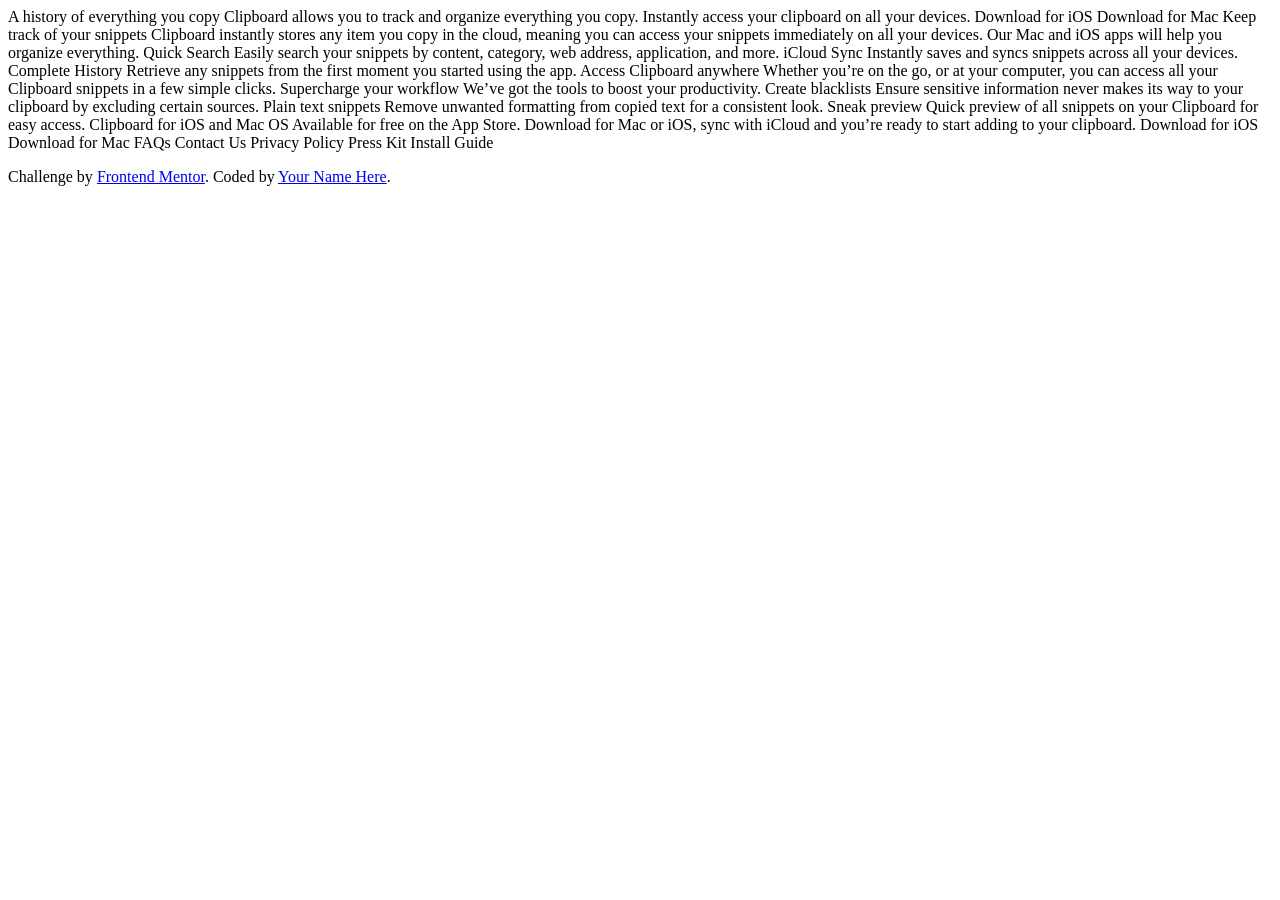
==== clipboard-landing-page-master/index.html @ d175f09d "Stater_phase" ====
<!DOCTYPE html>
<html lang="en">
<head>
  <meta charset="UTF-8">
  <meta name="viewport" content="width=device-width, initial-scale=1.0"> <!-- displays site properly based on user's device -->

  <link rel="icon" type="image/png" sizes="32x32" href="./images/favicon-32x32.png">
  
  <title>Frontend Mentor | Clipboard landing page</title>
</head>
<body>

  A history of everything you copy

  Clipboard allows you to track and organize everything you 
  copy. Instantly access your clipboard on all your devices.

  Download for iOS
  Download for Mac

  Keep track of your snippets

  Clipboard instantly stores any item you copy in the cloud, 
  meaning you can access your snippets immediately on all your 
  devices. Our Mac and iOS apps will help you organize everything.

  Quick Search

  Easily search your snippets by content, category, web address, application, and more.

  iCloud Sync

  Instantly saves and syncs snippets across all your devices.

  Complete History

  Retrieve any snippets from the first moment you started using the app.

  Access Clipboard anywhere

  Whether you’re on the go, or at your computer, you can access all your Clipboard 
  snippets in a few simple clicks.

  Supercharge your workflow

  We’ve got the tools to boost your productivity.

  Create blacklists

  Ensure sensitive information never makes its way to your clipboard by excluding certain sources.

  Plain text snippets

  Remove unwanted formatting from copied text for a consistent look.

  Sneak preview

  Quick preview of all snippets on your Clipboard for easy access.

  Clipboard for iOS and Mac OS

  Available for free on the App Store. Download for Mac or iOS, sync with iCloud 
  and you’re ready to start adding to your clipboard.

  Download for iOS
  Download for Mac

  FAQs
  Contact Us
  Privacy Policy
  Press Kit
  Install Guide
  
  <footer>
    <p class="attribution">
      Challenge by <a href="https://www.frontendmentor.io?ref=challenge" target="_blank">Frontend Mentor</a>. 
      Coded by <a href="#">Your Name Here</a>.
    </p>
  </footer>
</body>
</html>
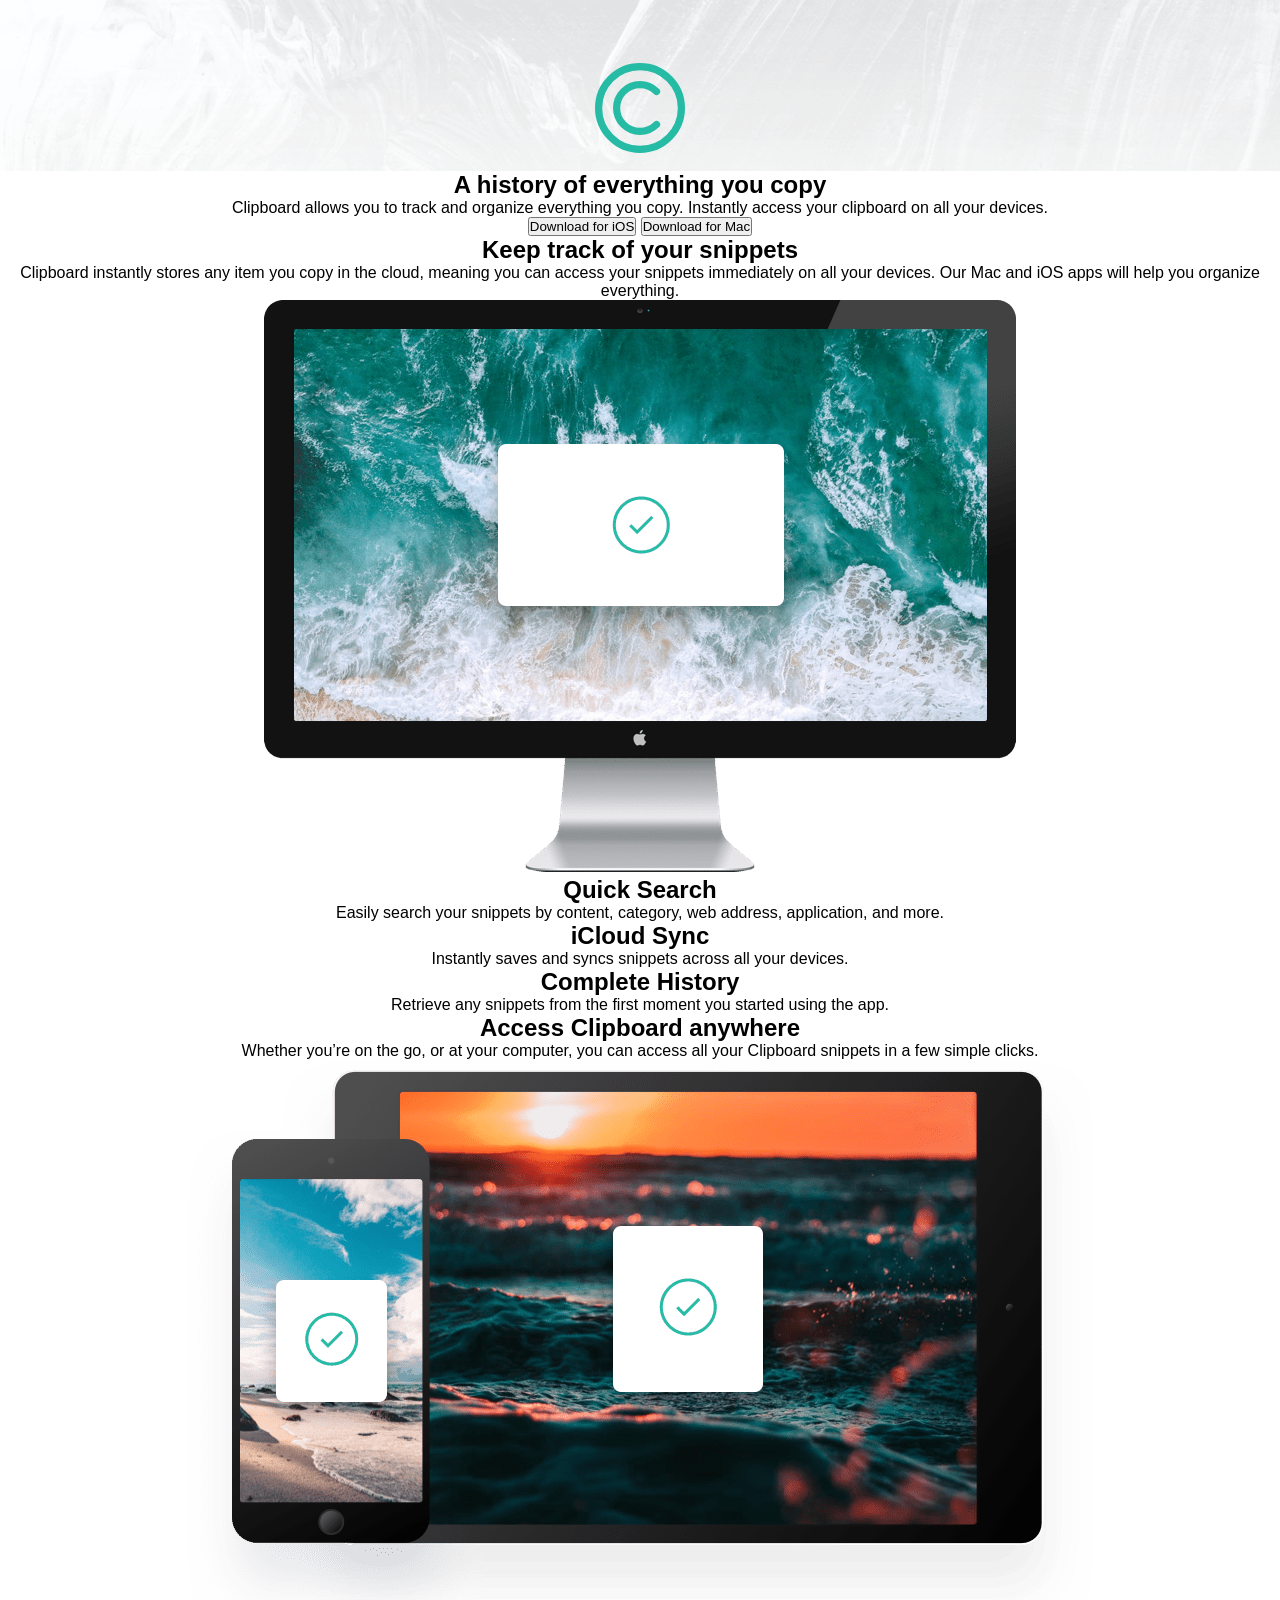
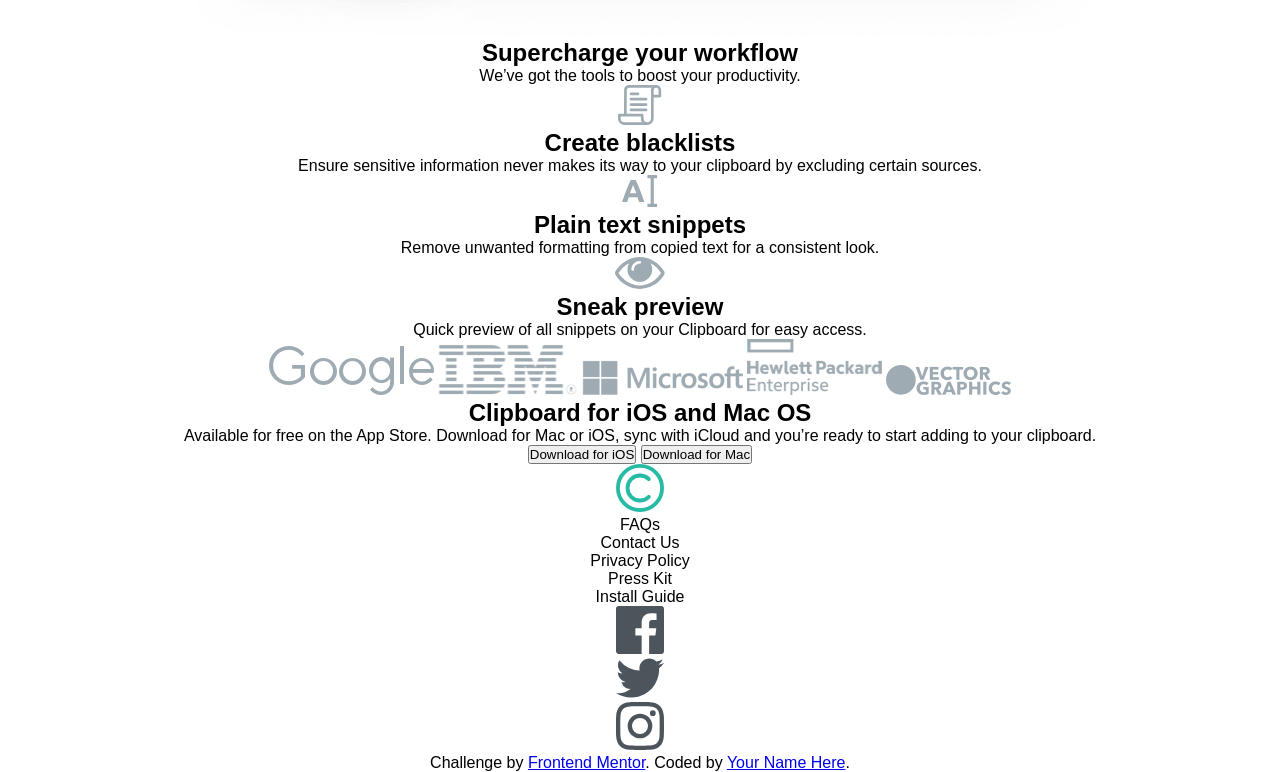
==== commit 2f243da2: "Skeleton complete" ====
--- a/clipboard-landing-page-master/index.html
+++ b/clipboard-landing-page-master/index.html
@@ -1,77 +1,102 @@
 <!DOCTYPE html>
 <html lang="en">
-<head>
+<head> 
   <meta charset="UTF-8">
   <meta name="viewport" content="width=device-width, initial-scale=1.0"> <!-- displays site properly based on user's device -->
 
   <link rel="icon" type="image/png" sizes="32x32" href="./images/favicon-32x32.png">
-  
+  <link rel="stylesheet" href="style.css">
   <title>Frontend Mentor | Clipboard landing page</title>
 </head>
 <body>
-
-  A history of everything you copy
-
-  Clipboard allows you to track and organize everything you 
-  copy. Instantly access your clipboard on all your devices.
-
-  Download for iOS
-  Download for Mac
-
-  Keep track of your snippets
-
-  Clipboard instantly stores any item you copy in the cloud, 
-  meaning you can access your snippets immediately on all your 
-  devices. Our Mac and iOS apps will help you organize everything.
-
-  Quick Search
-
-  Easily search your snippets by content, category, web address, application, and more.
-
-  iCloud Sync
-
-  Instantly saves and syncs snippets across all your devices.
-
-  Complete History
-
-  Retrieve any snippets from the first moment you started using the app.
-
-  Access Clipboard anywhere
-
-  Whether you’re on the go, or at your computer, you can access all your Clipboard 
-  snippets in a few simple clicks.
-
-  Supercharge your workflow
-
-  We’ve got the tools to boost your productivity.
-
-  Create blacklists
-
-  Ensure sensitive information never makes its way to your clipboard by excluding certain sources.
-
-  Plain text snippets
-
-  Remove unwanted formatting from copied text for a consistent look.
-
-  Sneak preview
-
-  Quick preview of all snippets on your Clipboard for easy access.
-
-  Clipboard for iOS and Mac OS
-
-  Available for free on the App Store. Download for Mac or iOS, sync with iCloud 
-  and you’re ready to start adding to your clipboard.
-
-  Download for iOS
-  Download for Mac
-
-  FAQs
-  Contact Us
-  Privacy Policy
-  Press Kit
-  Install Guide
-  
+  <section id="top">
+    <img src="./images/logo.svg" alt="" srcset="">
+  </section>
+  <section id="history">
+    <h1>A history of everything you copy</h1>
+    <p> Clipboard allows you to track and organize everything you 
+      copy. Instantly access your clipboard on all your devices.</p>
+    <input type="button" value="Download for iOS">
+    <input type="button" value="Download for Mac">
+  </section>
+  <section id="snips">
+    <h1>Keep track of your snippets</h1>
+    <p>
+      Clipboard instantly stores any item you copy in the cloud, meaning you can access your snippets immediately on all your devices. Our Mac and iOS apps will help you organize everything.
+    </p>
+    <div class="snip-mid">
+      <img src="./images/image-computer.png" alt="" srcset="">
+      <div class="snip-detail">
+        <div class="snip-detail-tab">
+          <h2>Quick Search</h2>
+          <p>Easily search your snippets by content, category, web address, application, and more.</p>
+        </div>
+        <div class="snip-detail-tab">
+          <h2>iCloud Sync</h2>
+          <p>Instantly saves and syncs snippets across all your devices.</p>
+        </div>
+        <div class="snip-detail-tab">
+          <h2>Complete History</h2>
+          <p>Retrieve any snippets from the first moment you started using the app.</p>
+        </div>
+      </div>
+    </div>
+  </section>
+  <section id="access">
+    <h1>Access Clipboard anywhere</h1>
+    <p>Whether you’re on the go, or at your computer, you can access all your Clipboard snippets in a few simple clicks.</p>
+    <img src="./images/image-devices.png" alt="" srcset="">
+  </section>
+  <section id="workflow">
+    <h1>Supercharge your workflow</h1>
+    <p>We’ve got the tools to boost your productivity.</p>
+    <div class="logos">
+      <div class="logo">
+        <img src="./images/icon-blacklist.svg" alt="" srcset="">
+        <h2>Create blacklists</h2>
+        <p> Ensure sensitive information never makes its way to your clipboard by excluding certain sources.</p>
+      </div>
+      <div class="logo">
+        <img src="./images/icon-text.svg" alt="" srcset="">
+        <h2>Plain text snippets</h2>
+        <p>Remove unwanted formatting from copied text for a consistent look.</p>
+      </div>
+      <div class="logo">
+        <img src="./images/icon-preview.svg" alt="" srcset="">
+        <h2>Sneak preview</h2>
+        <p>Quick preview of all snippets on your Clipboard for easy access.</p>
+      </div>
+    </div>
+    <div class="logos">
+      <img src="./images/logo-google.png" alt="" srcset="">
+      <img src="./images/logo-ibm.png" alt="" srcset="">
+      <img src="./images/logo-microsoft.png" alt="" srcset="">
+      <img src="./images/logo-hp.png" alt="" srcset="">
+      <img src="./images/logo-vector-graphics.png" alt="" srcset="">
+    </div>
+  </section>
+  <section class="clip">
+    <h1>Clipboard for iOS and Mac OS</h1>
+    <p>Available for free on the App Store. Download for Mac or iOS, sync with iCloud and you’re ready to start adding to your clipboard.</p>
+    <input type="button" value="Download for iOS">
+    <input type="button" value="Download for Mac">
+  </section>
   <footer>
+    <div class="foot">
+      <img src="./images/logo.svg" alt="" srcset="">
+      <ul>
+        <li>FAQs</li>
+        <li>Contact Us</li>
+        <li>Privacy Policy</li>
+        <li>Press Kit</li>
+        <li>Install Guide</li>
+      </ul>
+      <ul>
+        <li class="log"><img src="./images/icon-facebook.svg" alt="" srcset=""></li>
+        <li class="log"><img src="./images/icon-twitter.svg" alt="" srcset=""></li>
+        <li class="log"><img src="./images/icon-instagram.svg" alt="" srcset=""></li>
+      </ul>
+    </div>
     <p class="attribution">
       Challenge by <a href="https://www.frontendmentor.io?ref=challenge" target="_blank">Frontend Mentor</a>. 
       Coded by <a href="#">Your Name Here</a>.
--- a/clipboard-landing-page-master/style.css
+++ b/clipboard-landing-page-master/style.css
@@ -0,0 +1,30 @@
+*{
+    margin: 0;
+    padding: 0;
+    font-family: Verdana, Geneva, Tahoma, sans-serif;
+    text-align: center;
+}
+#top{
+    height: 12vh;
+    width: 100%;
+    background-image: url(./images/bg-header-desktop.png);
+    /* 
+    /* background-image: url(./images/bg-header-desktop.png), linear-gradient(to bottom, transparent ,whitesmoke); */
+    /*  */
+    background-size: cover;
+    align-items: center;
+    padding-top: 7vh;
+}
+#top img{
+    width: 90px;
+    margin: auto;
+    display: block;
+}
+footer{
+    width: 100%;
+}
+footer .foot img{
+    width: 3em;
+}
+/* .attribution { font-size: 11px; text-align: center; }
+.attribution a { color: hsl(228, 45%, 44%); }  */
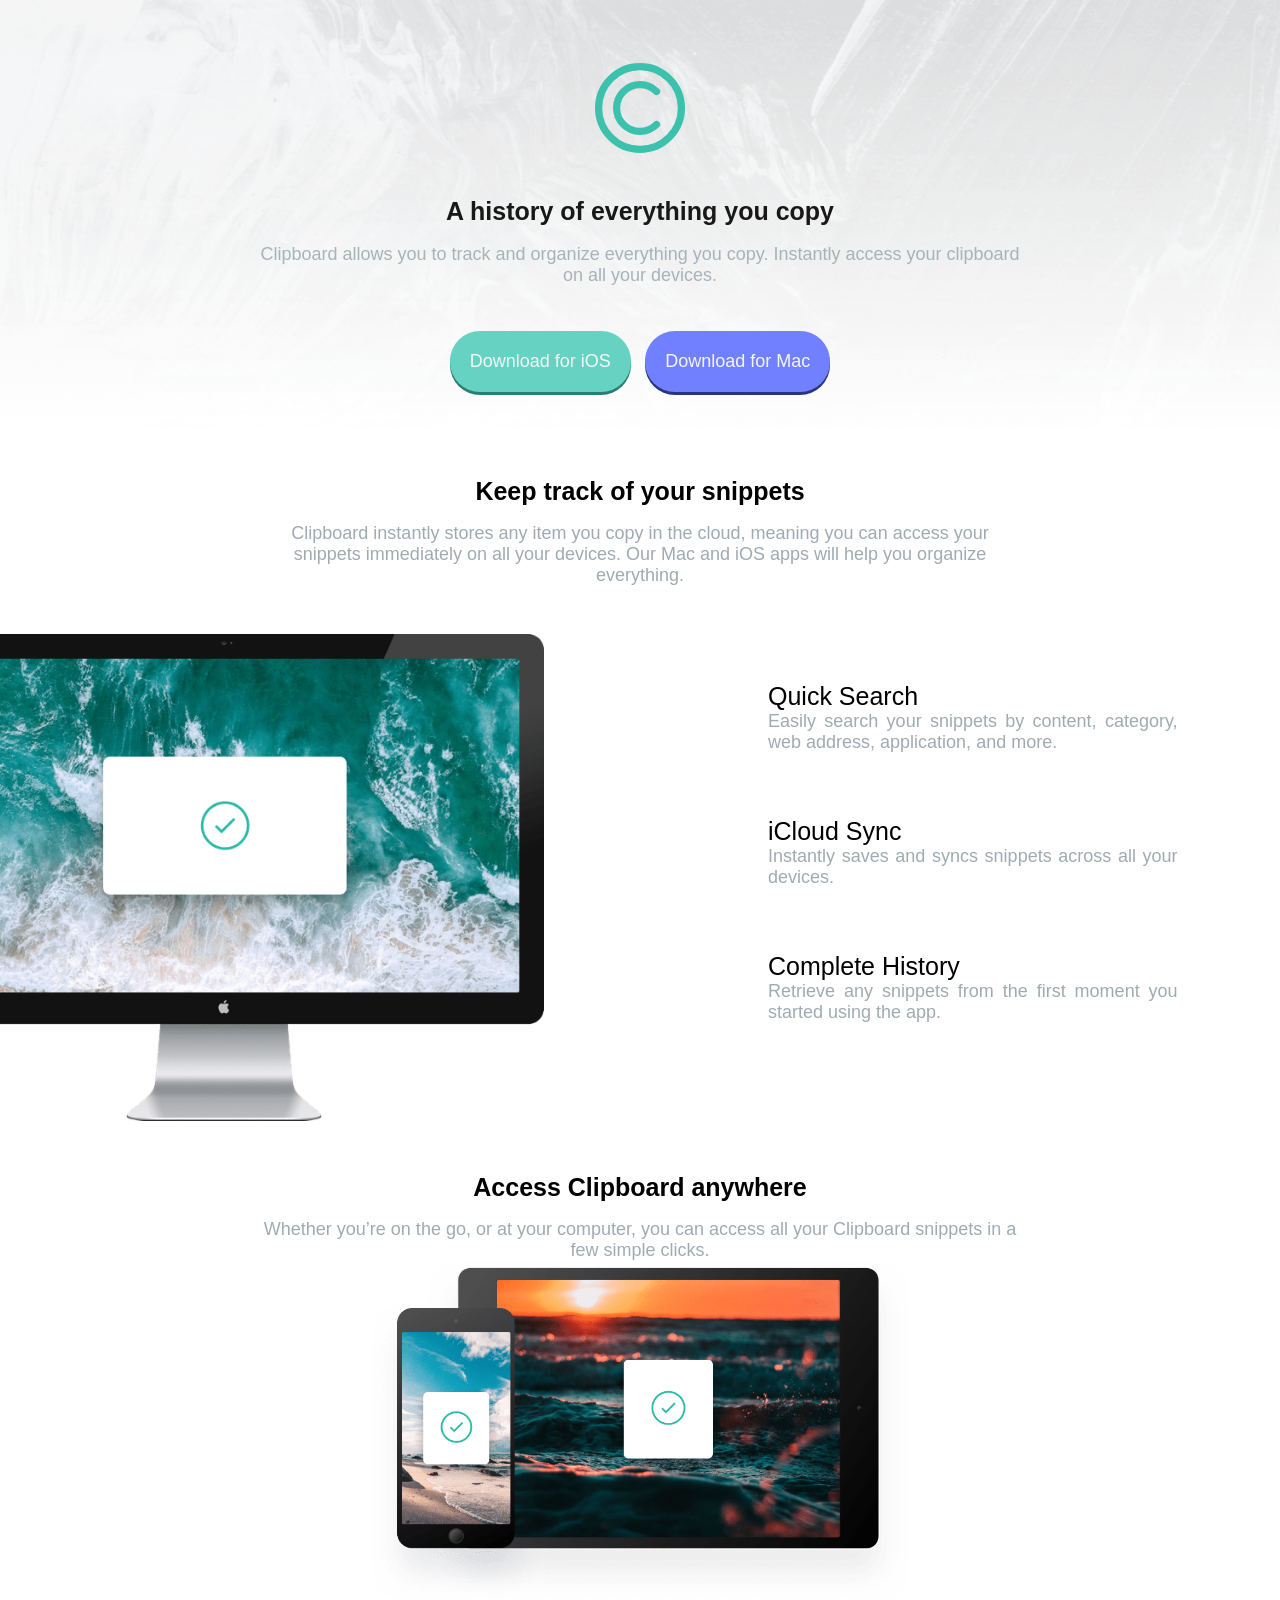
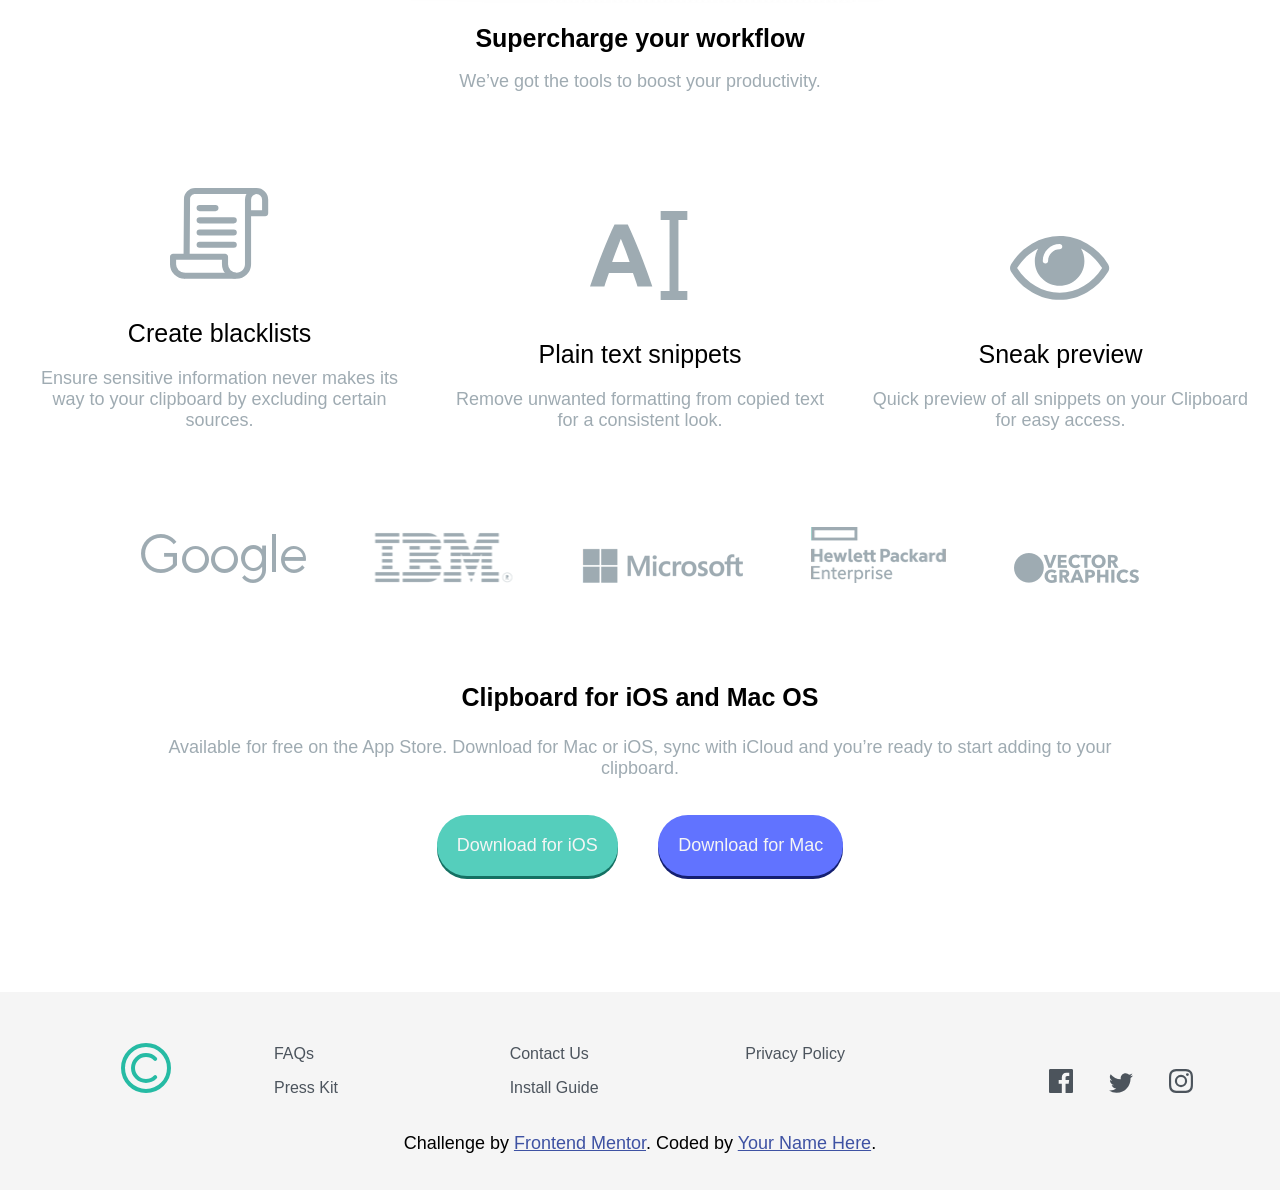
==== commit 03e91515: "Project Complete" ====
--- a/clipboard-landing-page-master/index.html
+++ b/clipboard-landing-page-master/index.html
@@ -11,21 +11,21 @@
 <body>
   <section id="top">
     <img src="./images/logo.svg" alt="" srcset="">
-  </section>
-  <section id="history">
-    <h1>A history of everything you copy</h1>
-    <p> Clipboard allows you to track and organize everything you 
-      copy. Instantly access your clipboard on all your devices.</p>
-    <input type="button" value="Download for iOS">
-    <input type="button" value="Download for Mac">
+    <div id="history">
+      <h1>A history of everything you copy</h1>
+      <p> Clipboard allows you to track and organize everything you 
+        copy. Instantly access your clipboard on all your devices.</p>
+      <input type="button" value="Download for iOS" class="ios">
+      <input type="button" value="Download for Mac" class="mac">
+    </div>
   </section>
   <section id="snips">
-    <h1>Keep track of your snippets</h1>
-    <p>
-      Clipboard instantly stores any item you copy in the cloud, meaning you can access your snippets immediately on all your devices. Our Mac and iOS apps will help you organize everything.
-    </p>
+    <div class="snip-top">
+      <h1>Keep track of your snippets</h1>
+      <p>Clipboard instantly stores any item you copy in the cloud, meaning you can access your snippets immediately on all your devices. Our Mac and iOS apps will help you organize everything.</p>
+    </div>
     <div class="snip-mid">
-      <img src="./images/image-computer.png" alt="" srcset="">
+      <img src="./images/image-computer.png" class="device" alt="" srcset="">
       <div class="snip-detail">
         <div class="snip-detail-tab">
           <h2>Quick Search</h2>
@@ -45,11 +45,11 @@
   <section id="access">
     <h1>Access Clipboard anywhere</h1>
     <p>Whether you’re on the go, or at your computer, you can access all your Clipboard snippets in a few simple clicks.</p>
-    <img src="./images/image-devices.png" alt="" srcset="">
+    <img src="./images/image-devices.png" class="device" alt="" srcset="">
   </section>
   <section id="workflow">
     <h1>Supercharge your workflow</h1>
-    <p>We’ve got the tools to boost your productivity.</p>
+    <p id="para">We’ve got the tools to boost your productivity.</p>
     <div class="logos">
       <div class="logo">
         <img src="./images/icon-blacklist.svg" alt="" srcset="">
@@ -75,27 +75,31 @@
       <img src="./images/logo-vector-graphics.png" alt="" srcset="">
     </div>
   </section>
-  <section class="clip">
+  <section id="clip">
     <h1>Clipboard for iOS and Mac OS</h1>
     <p>Available for free on the App Store. Download for Mac or iOS, sync with iCloud and you’re ready to start adding to your clipboard.</p>
-    <input type="button" value="Download for iOS">
-    <input type="button" value="Download for Mac">
+    <input type="button" value="Download for iOS" class="ios">
+    <input type="button" value="Download for Mac" class="mac">
   </section>
   <footer>
     <div class="foot">
-      <img src="./images/logo.svg" alt="" srcset="">
-      <ul>
-        <li>FAQs</li>
-        <li>Contact Us</li>
-        <li>Privacy Policy</li>
-        <li>Press Kit</li>
-        <li>Install Guide</li>
-      </ul>
-      <ul>
-        <li class="log"><img src="./images/icon-facebook.svg" alt="" srcset=""></li>
-        <li class="log"><img src="./images/icon-twitter.svg" alt="" srcset=""></li>
-        <li class="log"><img src="./images/icon-instagram.svg" alt="" srcset=""></li>
-      </ul>
+      <div class="foot_log">
+        <img src="./images/logo.svg" alt="" srcset="" class="foot_logo">
+      </div>
+      <div class="uls">
+        <ul>
+          <li>FAQs</li>
+          <li>Contact Us</li>
+          <li>Privacy Policy</li>
+          <li>Press Kit</li>
+          <li>Install Guide</li>
+        </ul>
+        <ul>
+          <li class="log"><img src="./images/icon-facebook.svg" alt="" srcset=""></li>
+          <li class="log"><img src="./images/icon-twitter.svg" alt="" srcset=""></li>
+          <li class="log"><img src="./images/icon-instagram.svg" alt="" srcset=""></li>
+        </ul>
+      </div>
     </div>
     <p class="attribution">
       Challenge by <a href="https://www.frontendmentor.io?ref=challenge" target="_blank">Frontend Mentor</a>. 
--- a/clipboard-landing-page-master/style.css
+++ b/clipboard-landing-page-master/style.css
@@ -2,29 +2,284 @@
     margin: 0;
     padding: 0;
     font-family: Verdana, Geneva, Tahoma, sans-serif;
-    text-align: center;
+}
+h1{
+    display: block;
+    margin: 0.7em 0;
+    font-size: 25px;
+    font-weight: 600;
+}
+h2{
+    font-size: 25px;
+    font-weight: 500;
+}
+p{
+    display: block;
+    font-size: 18px;
+    font-weight: 300;
+    color: hsl(201, 11%, 66%);
+}
+body{
+    background: white;
 }
 #top{
-    height: 12vh;
-    width: 100%;
-    background-image: url(./images/bg-header-desktop.png);
-    /* 
-    /* background-image: url(./images/bg-header-desktop.png), linear-gradient(to bottom, transparent ,whitesmoke); */
-    /*  */
+    width: 100%;
+    background-image: url(./images/bg-header-desktop.png), linear-gradient(180deg,whitesmoke 5%, white 100%);
     background-size: cover;
-    align-items: center;
+    opacity: 0.9;
     padding-top: 7vh;
-}
+    text-align: center;
+}   
 #top img{
     width: 90px;
-    margin: auto;
-    display: block;
+    /* margin: auto; */
+}
+#top input{
+    margin: 2.5em 5px;
+}
+#history{
+    margin: 2.5em auto;
+    width: 60%;
+    text-align: center;
+}
+input[type=button]{
+    border: 0;
+    border-radius: 30px;
+    margin: 2em 1em;
+    padding: 20px;
+    font-weight: 300;
+    font-size: 18px;
+    color: whitesmoke;
+}
+.ios{
+    background-color: hsl(171, 55%, 57%);
+    box-shadow: 0 3px 0px hsl(171, 70%, 26%);
+}
+.ios:hover{
+    background-color: hsl(171, 66%, 44%);
+    box-shadow: 0 3px 0px hsl(171, 70%, 26%);
+    cursor: pointer;
+}
+.mac{
+    background-color: hsl(233, 100%, 69%);
+    box-shadow: 0 3px 0px hsl(233, 70%, 26%);
+}
+.mac:hover{
+    background-color: hsl(233, 100%, 60%);
+    box-shadow: 0 3px 0px hsl(233, 70%, 26%);
+    cursor: pointer;
+}
+#snips{
+    width: 100%;
+    position: relative;
+    text-align: center;
+}
+.snip-top{
+    margin: 2.5em auto;
+    width: 60%;
+}
+.snip-mid{
+    margin: 3em 0;
+    width: 100%;
+}
+.snip-mid img{
+    width: 50%;
+    display:inline-block;
+    position: relative;
+    right: 10em;
+}
+.snip-detail{
+    width: 40%;
+    text-align:justify;
+    float: right;
+    position: relative;
+    margin-top: 3em;
+}
+.snip-detail-tab{
+    width: 80%;
+    font-size: 0.8em;
+    margin: 0 0 5em 0;
+}
+.device{
+    width: 70%;
+}
+#access{
+    width: 60%;
+    margin: auto;
+    text-align: center;
+}
+#workflow{
+    text-align: center;
+}
+#workflow #para{
+    width: 70%;
+    margin: auto;
+}
+.logo{
+    width: 30%;
+    /* height: 10vh; */
+    display: inline-block;
+    margin: 5em 1em;
+}
+.logo img{
+    width: 100px;
+}
+.logo h2{
+    margin: 20px 0;
+}
+.logos img{
+    margin: 1em 2em;
+}
+#clip{
+    text-align: center;
+    width: 80%;
+    margin: 5em auto;
+}
+#clip h1{
+    margin: 1em 0;
 }
 footer{
     width: 100%;
-}
-footer .foot img{
-    width: 3em;
-}
-/* .attribution { font-size: 11px; text-align: center; }
-.attribution a { color: hsl(228, 45%, 44%); }  */+    background-color: whitesmoke;
+    padding: 2.5vh 0;
+    color: hsl(210, 10%, 33%);
+}
+.foot{
+    padding: 2.5vh;
+}
+.foot_log{
+    display: inline-block;
+    width: 20%;
+}
+.foot_logo{
+    width: 50px;
+    margin-left: 40%;
+}
+.uls{
+    height: 50px;
+    width: 79%;
+    margin: auto;
+}
+footer ul,footer li,.uls{
+    display: inline-block;
+}
+.uls ul:nth-child(1){
+    width: 79%;
+}
+.uls ul:nth-child(1) li{
+    width: 30%;
+    margin: 0.5em auto;
+}
+.uls ul:nth-child(2){
+    width: 19%;
+    margin: auto;
+}
+.uls ul:nth-child(2) li{
+    width: 30%;
+}
+.attribution { 
+    font-size: 18px;
+    text-align: center; 
+    color: black;
+    padding: 1.5vh;
+}
+.attribution a { 
+    color: hsl(228, 45%, 44%); 
+} 
+/* footer{
+    
+} */
+@media (max-width : 1160px){
+    .snip-detail{
+        width: 40%;
+        text-align:justify;
+        float: right;
+        position: relative;
+        margin-top: 1em;
+    }
+    .snip-detail-tab{
+        width: 80%;
+        font-size: 0.8em;
+        margin: 0 0 2em 0;
+    }
+    .logo{
+        width: 30%;
+        /* height: 10vh; */
+        display: inline-block;
+        margin: 5em 3em;
+    }
+}
+@media (max-width : 915px) {
+    #access{
+        width: 80%;
+        margin: auto;
+        text-align: center;
+    }
+    #history,.snip-top{
+        margin: 2.5em auto;
+        width: 90%;
+        text-align: center;
+    }
+    .snip-mid img{
+        margin: auto;
+        width: 50%;
+        display:block;
+        right: 0;
+    }
+    .snip-detail{  
+        width: 100%;
+        text-align: center;
+        float:none;
+        display: block;
+    }
+    .snip-detail-tab{
+        margin: 32px auto;
+        width: 70%;
+        font-size: 0.8em;
+    }
+    .logo{
+        width: 60%;
+        /* height: 10vh; */
+        display: inline-block;
+        margin: 2.5em 3em;
+    }
+}
+@media (max-width : 800px){
+    .foot_log{
+        width: 80%;
+        display: block;
+        text-align: center;
+        margin: auto;
+        padding-bottom: 2vh;
+    }
+    .foot_logo{
+        margin: 0;
+    }
+    .uls{
+        width: 100%;
+    }
+    .uls ul:nth-child(1){
+        display: block;
+        width: 100%;
+        text-align: center;
+        margin: auto;
+    }
+    .uls ul:nth-child(1) li{
+        display: block;
+    }
+    .uls ul:nth-child(2){
+        text-align: center;
+        width: 70%;
+        display: flex;
+        justify-content: space-evenly;
+        margin: auto;
+        padding-top: 2vh;
+    }
+}
+@media (max-width : 600px){
+    .logos img{
+        width: 40%;
+        margin: 5em auto;
+        display: block;
+    }
+}
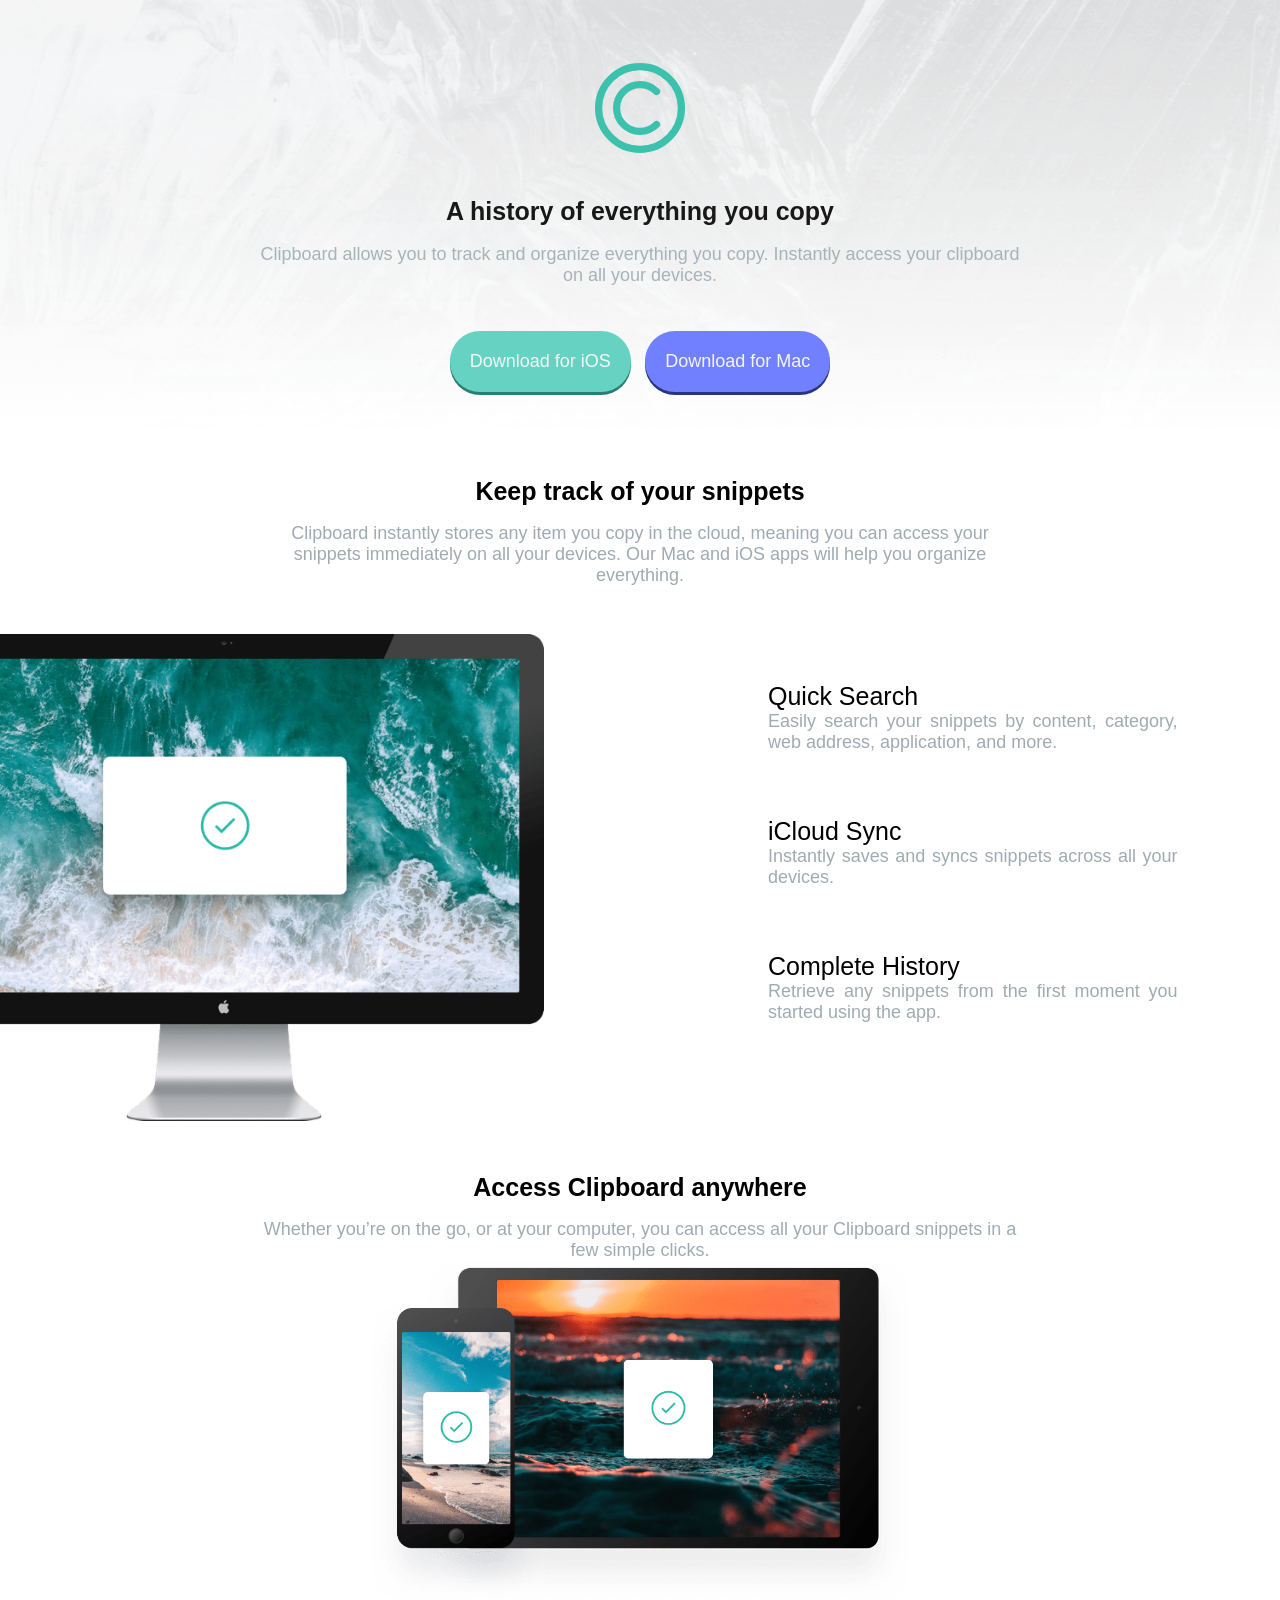
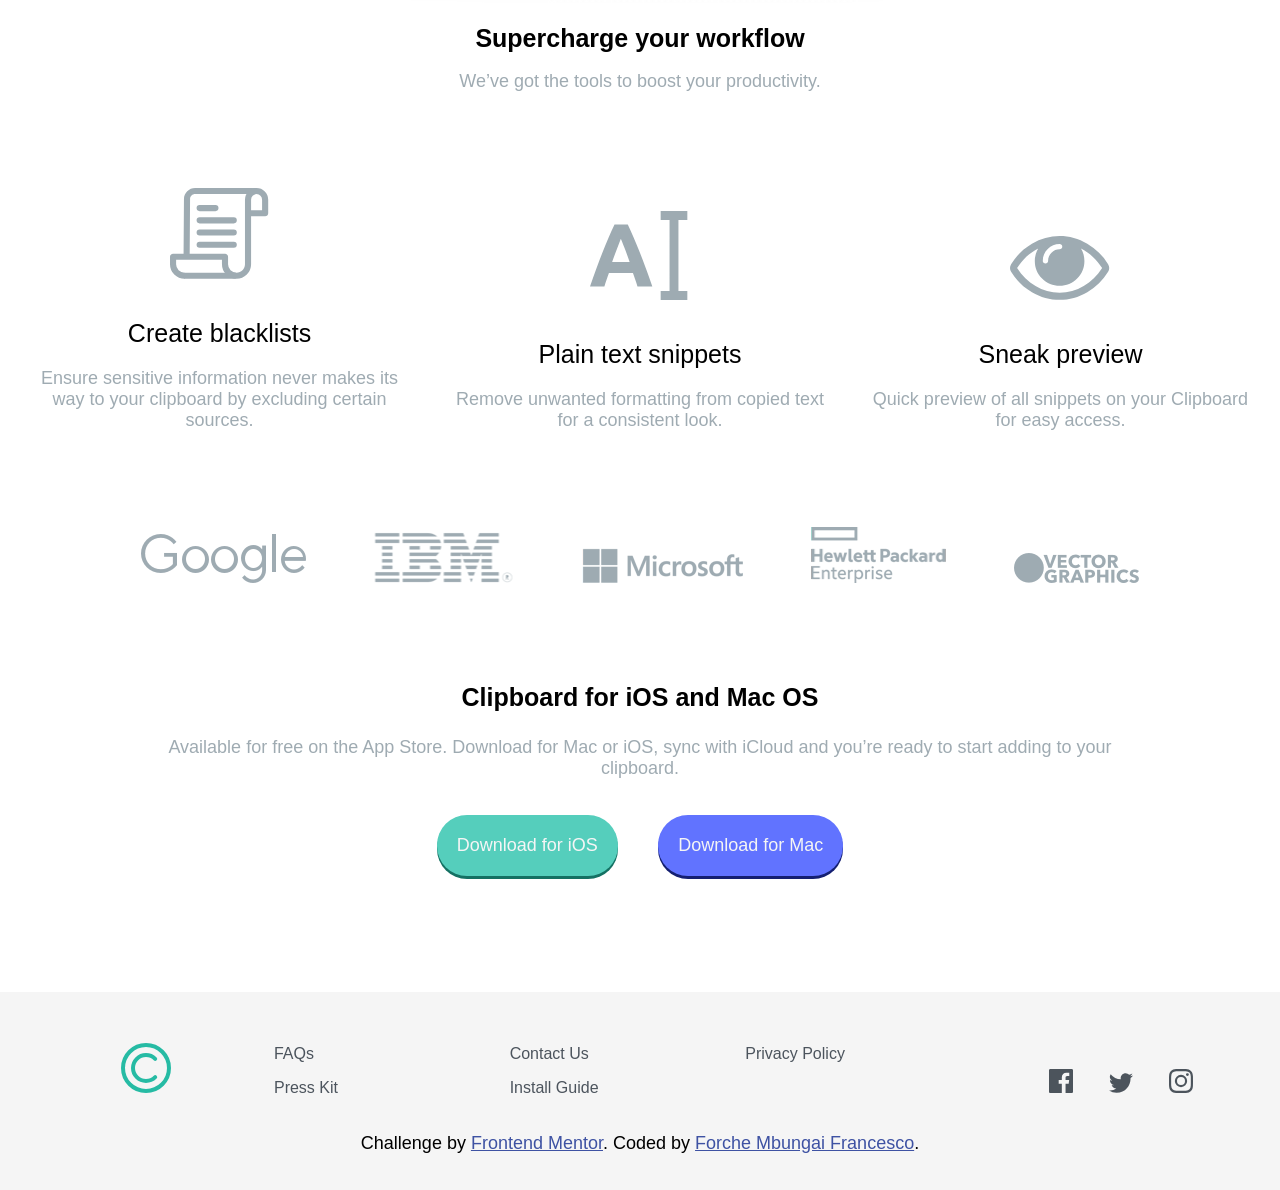
==== commit 6030b176: "Completed project" ====
--- a/clipboard-landing-page-master/index.html
+++ b/clipboard-landing-page-master/index.html
@@ -103,7 +103,7 @@
     </div>
     <p class="attribution">
       Challenge by <a href="https://www.frontendmentor.io?ref=challenge" target="_blank">Frontend Mentor</a>. 
-      Coded by <a href="#">Your Name Here</a>.
+      Coded by <a href="#">Forche Mbungai Francesco</a>.
     </p>
   </footer>
 </body>
